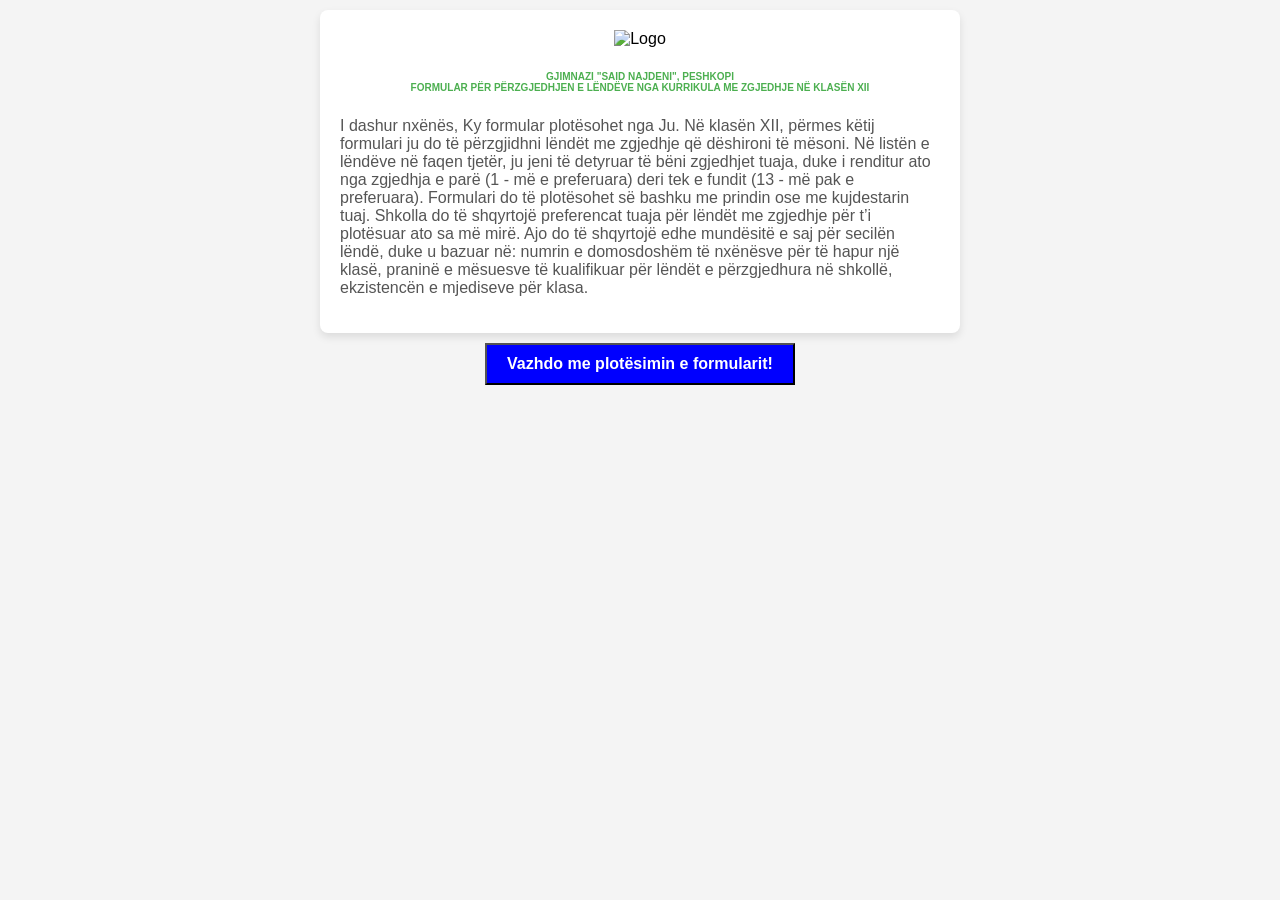
==== index.html @ a8155876 "Enhance index.html with Open Graph metadata Added Open Graph meta tags for better sharing." ====
<!DOCTYPE html>
<html lang="sq">
<head>
    <meta charset="UTF-8">
    <meta name="viewport" content="width=device-width, initial-scale=1.0">
	<meta property="og:title" content="Formulari për Kurrikulën me Zgjedhje" />
  
  <meta property="og:description" content="Plotëso këtë formular për lëndët me zgjedhje në klasën e 12-të." />
    
  <meta property="og:url" content="https://mendim-mera.github.io/Kurrikula-me-zgjedhje/" />
  
  <meta property="og:type" content="website" />

    <title>FORMULAR PËR LËNDËT ME ZGJEDHJE KLASA 12</title>
    <style>
        /* Stili për trupin e faqes */
        body {
            font-family: Arial, sans-serif;
            margin: 0;
            padding: 0;
            background-color: #f4f4f4;
            text-align: center;
        }

        /* Stili për përmbajtjen */
        .container {
            background-color: #fff;
            padding: 20px;
            border-radius: 8px;
            box-shadow: 0 4px 8px rgba(0, 0, 0, 0.1);
            max-width: 600px;
            margin: 10px auto;
        }

        /* Stili për titullin e mesazhit */
        h6 {
            color: #4CAF50;
        }

        /* Stili për përshkrimin */
        p {
            font-size: 16px;
            color: #555;
        }

        /* Për të siguruar që faqja është responsive */
        @media (max-width: 600px) {
            .container {
                padding: 15px;
            }

            h6 {
                font-size: 14px;
            }

            p {
                font-size: 14px;
		
            }
        }
.menu button {
      padding: 10px 20px;
      font-size: 16px;
      color: white;
      background-color:blue;
      margin: 0;
      cursor: pointer;
    }
  .logo {
            max-width: 150px;  /* Mund ta rregulloni për madhësinë që dëshironi */
         }
    </style>
</head>
<body>

    <div class="container">
	    <img src="logo.jpg" alt="Logo" class="logo">
        <h6 style="font-size:10px;">GJIMNAZI "SAID NAJDENI", PESHKOPI<br>FORMULAR PËR PËRZGJEDHJEN E LËNDËVE NGA KURRIKULA ME ZGJEDHJE NË KLASËN XII</h6>
        <p style="text-align: left;">I dashur nxënës,
Ky formular plotësohet nga Ju.
Në klasën XII, përmes këtij formulari ju do të përzgjidhni lëndët me zgjedhje që dëshironi të mësoni. Në listën e lëndëve në faqen tjetër,  ju jeni të detyruar të bëni zgjedhjet tuaja, duke i renditur ato nga zgjedhja e parë (1 - më e preferuara) deri tek e fundit (13 - më pak e preferuara). Formulari do të plotësohet së bashku me prindin ose me kujdestarin tuaj. 
 Shkolla do të shqyrtojë preferencat tuaja për lëndët me zgjedhje për t’i plotësuar ato sa më mirë. Ajo do të shqyrtojë edhe mundësitë e saj për secilën lëndë, duke u bazuar në: numrin e domosdoshëm të nxënësve për të hapur një klasë, praninë e mësuesve të kualifikuar për lëndët e përzgjedhura në shkollë, ekzistencën e mjediseve për klasa.</p>
    </div>
    <div class="menu">
    <button onclick="location.href='formulari(coda).html'"><b>Vazhdo me plotësimin e formularit!</b></button>
      </div>
</body>
</html>
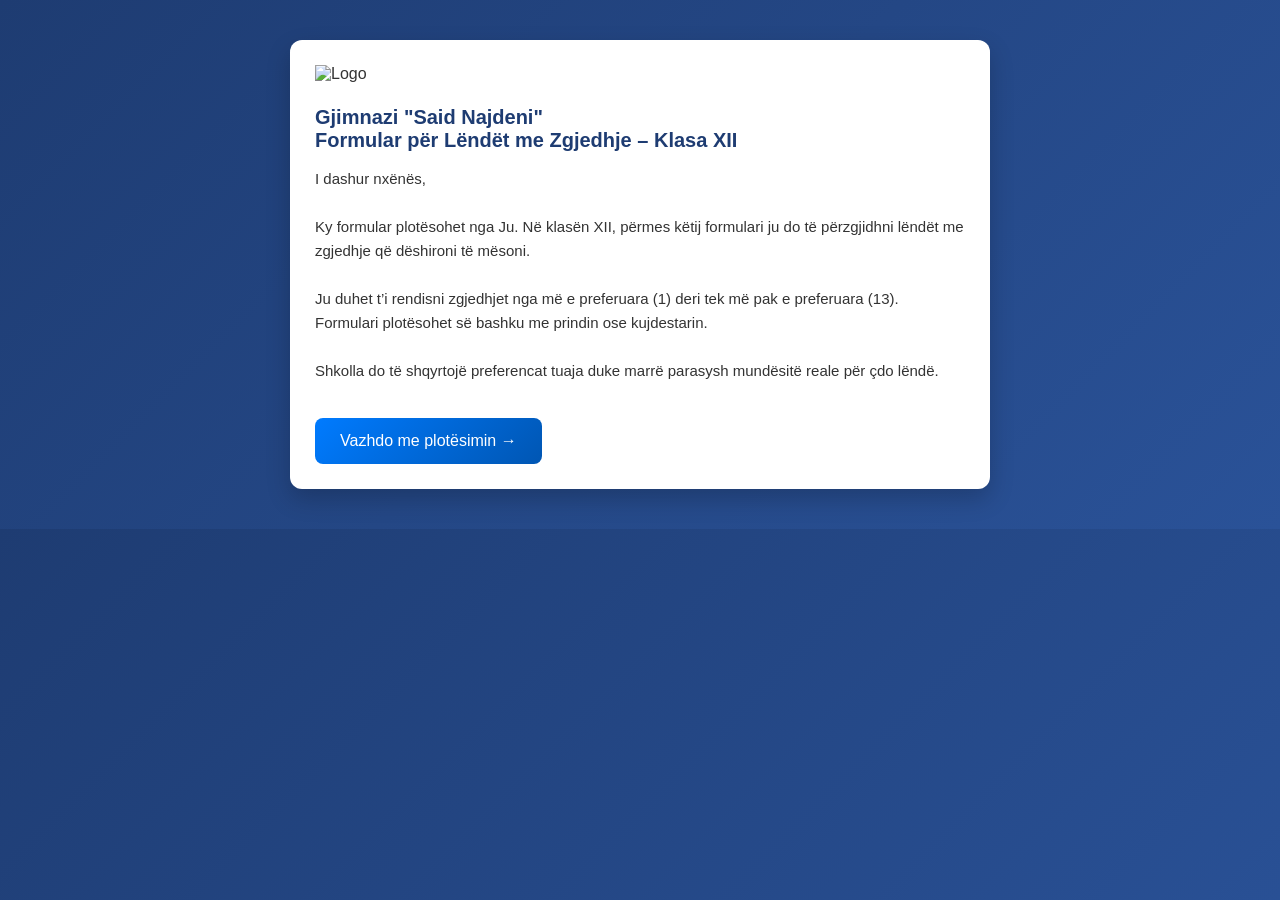
==== commit cb9fa3fa: "Refactor index.html with updated styles and content" ====
--- a/index.html
+++ b/index.html
@@ -3,86 +3,108 @@
 <head>
     <meta charset="UTF-8">
     <meta name="viewport" content="width=device-width, initial-scale=1.0">
-	<meta property="og:title" content="Formulari për Kurrikulën me Zgjedhje" />
-  
-  <meta property="og:description" content="Plotëso këtë formular për lëndët me zgjedhje në klasën e 12-të." />
-    
-  <meta property="og:url" content="https://mendim-mera.github.io/Kurrikula-me-zgjedhje/" />
-  
-  <meta property="og:type" content="website" />
 
-    <title>FORMULAR PËR LËNDËT ME ZGJEDHJE KLASA 12</title>
+    <!-- Open Graph -->
+    <meta property="og:title" content="Formular për Lëndët me Zgjedhje - Klasa 12" />
+    <meta property="og:description" content="Plotëso formularin për përzgjedhjen e lëndëve me zgjedhje në Gjimnazin 'Said Najdeni'." />
+    <meta property="og:image" content="https://mendim-mera.github.io/Kurrikula-me-zgjedhje/logo.jpg" />
+    <meta property="og:url" content="https://mendim-mera.github.io/Kurrikula-me-zgjedhje/" />
+    <meta property="og:type" content="website" />
+    <meta name="twitter:card" content="summary_large_image">
+
+    <title>Formular - Klasa 12</title>
+
     <style>
-        /* Stili për trupin e faqes */
         body {
+            margin: 0;
             font-family: Arial, sans-serif;
-            margin: 0;
-            padding: 0;
-            background-color: #f4f4f4;
-            text-align: center;
+            background: linear-gradient(135deg, #1e3c72, #2a5298);
+            color: #333;
         }
 
-        /* Stili për përmbajtjen */
         .container {
-            background-color: #fff;
-            padding: 20px;
-            border-radius: 8px;
-            box-shadow: 0 4px 8px rgba(0, 0, 0, 0.1);
-            max-width: 600px;
-            margin: 10px auto;
+            background: white;
+            max-width: 650px;
+            margin: 40px auto;
+            padding: 25px;
+            border-radius: 12px;
+            box-shadow: 0 10px 25px rgba(0,0,0,0.2);
+            animation: fadeIn 1s ease-in-out;
         }
 
-        /* Stili për titullin e mesazhit */
-        h6 {
-            color: #4CAF50;
+        .logo {
+            max-width: 120px;
+            margin-bottom: 10px;
         }
 
-        /* Stili për përshkrimin */
-        p {
-            font-size: 16px;
-            color: #555;
+        h1 {
+            font-size: 20px;
+            color: #1e3c72;
         }
 
-        /* Për të siguruar që faqja është responsive */
+        p {
+            text-align: left;
+            line-height: 1.6;
+            font-size: 15px;
+        }
+
+        .btn {
+            display: inline-block;
+            margin-top: 20px;
+            padding: 14px 25px;
+            font-size: 16px;
+            color: white;
+            background: linear-gradient(135deg, #007BFF, #0056b3);
+            border: none;
+            border-radius: 8px;
+            cursor: pointer;
+            transition: 0.3s;
+        }
+
+        .btn:hover {
+            transform: scale(1.05);
+            background: linear-gradient(135deg, #0056b3, #003f7f);
+        }
+
+        @keyframes fadeIn {
+            from { opacity: 0; transform: translateY(20px); }
+            to { opacity: 1; transform: translateY(0); }
+        }
+
         @media (max-width: 600px) {
             .container {
-                padding: 15px;
-            }
-
-            h6 {
-                font-size: 14px;
-            }
-
-            p {
-                font-size: 14px;
-		
+                margin: 15px;
+                padding: 20px;
             }
         }
-.menu button {
-      padding: 10px 20px;
-      font-size: 16px;
-      color: white;
-      background-color:blue;
-      margin: 0;
-      cursor: pointer;
-    }
-  .logo {
-            max-width: 150px;  /* Mund ta rregulloni për madhësinë që dëshironi */
-         }
     </style>
 </head>
+
 <body>
 
     <div class="container">
-	    <img src="logo.jpg" alt="Logo" class="logo">
-        <h6 style="font-size:10px;">GJIMNAZI "SAID NAJDENI", PESHKOPI<br>FORMULAR PËR PËRZGJEDHJEN E LËNDËVE NGA KURRIKULA ME ZGJEDHJE NË KLASËN XII</h6>
-        <p style="text-align: left;">I dashur nxënës,
-Ky formular plotësohet nga Ju.
-Në klasën XII, përmes këtij formulari ju do të përzgjidhni lëndët me zgjedhje që dëshironi të mësoni. Në listën e lëndëve në faqen tjetër,  ju jeni të detyruar të bëni zgjedhjet tuaja, duke i renditur ato nga zgjedhja e parë (1 - më e preferuara) deri tek e fundit (13 - më pak e preferuara). Formulari do të plotësohet së bashku me prindin ose me kujdestarin tuaj. 
- Shkolla do të shqyrtojë preferencat tuaja për lëndët me zgjedhje për t’i plotësuar ato sa më mirë. Ajo do të shqyrtojë edhe mundësitë e saj për secilën lëndë, duke u bazuar në: numrin e domosdoshëm të nxënësve për të hapur një klasë, praninë e mësuesve të kualifikuar për lëndët e përzgjedhura në shkollë, ekzistencën e mjediseve për klasa.</p>
+        <img src="logo.jpg" alt="Logo" class="logo">
+
+        <h1>
+            Gjimnazi "Said Najdeni"<br>
+            Formular për Lëndët me Zgjedhje – Klasa XII
+        </h1>
+
+        <p>
+            I dashur nxënës,<br><br>
+            Ky formular plotësohet nga Ju. Në klasën XII, përmes këtij formulari ju do të përzgjidhni
+            lëndët me zgjedhje që dëshironi të mësoni.<br><br>
+
+            Ju duhet t’i rendisni zgjedhjet nga më e preferuara (1) deri tek më pak e preferuara (13).
+            Formulari plotësohet së bashku me prindin ose kujdestarin.<br><br>
+
+            Shkolla do të shqyrtojë preferencat tuaja duke marrë parasysh mundësitë reale për çdo lëndë.
+        </p>
+
+        <button class="btn" onclick="location.href='formulari(coda).html'">
+            Vazhdo me plotësimin →
+        </button>
     </div>
-    <div class="menu">
-    <button onclick="location.href='formulari(coda).html'"><b>Vazhdo me plotësimin e formularit!</b></button>
-      </div>
+
 </body>
 </html>
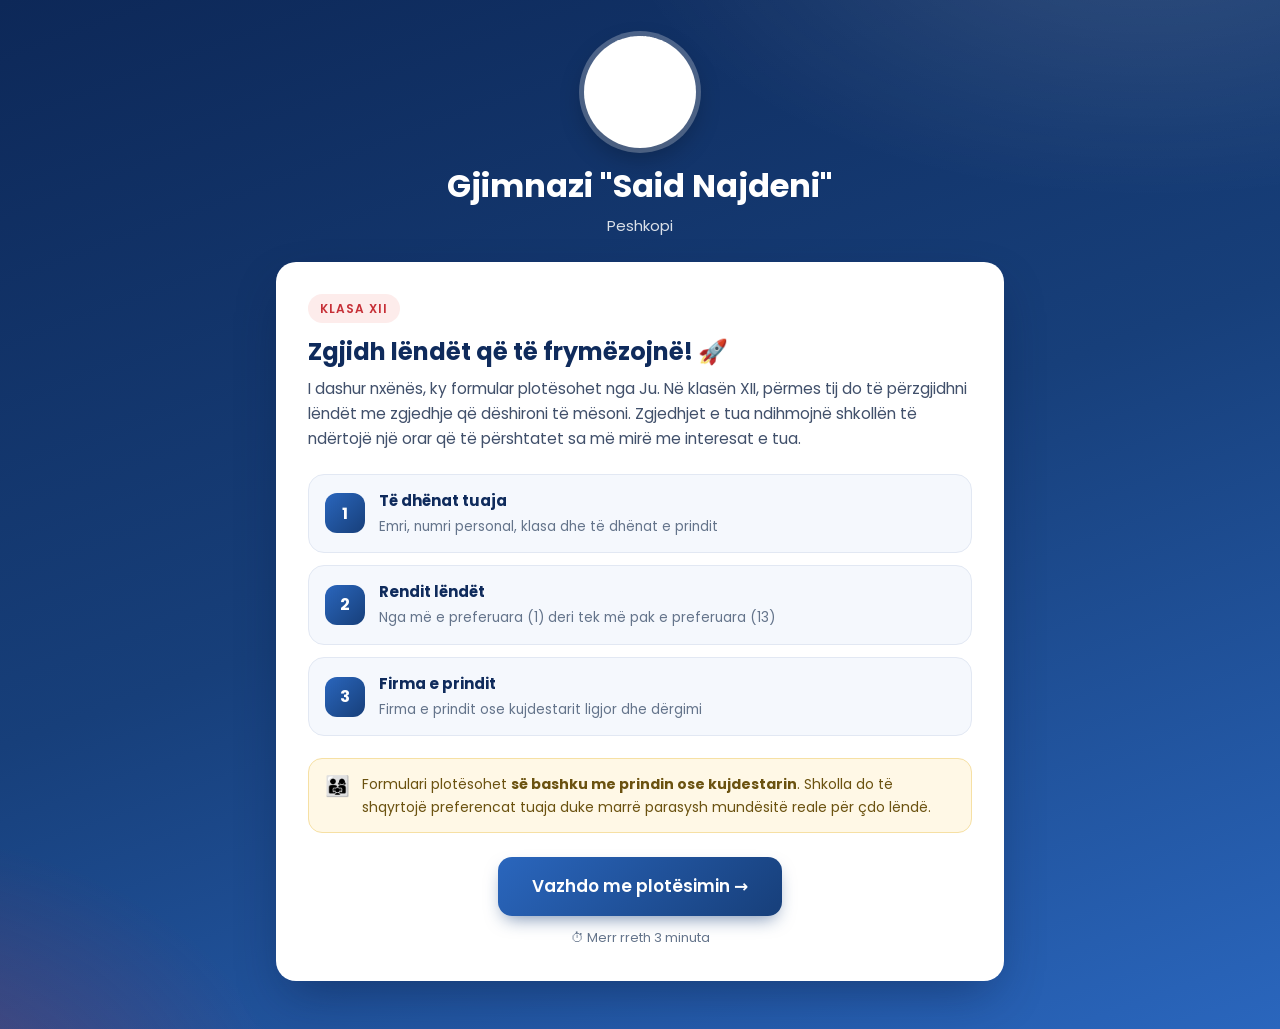
==== commit 28965f0a: "Add files via upload" ====
--- a/index.html
+++ b/index.html
@@ -1,110 +1,61 @@
-<!DOCTYPE html>
-<html lang="sq">
-<head>
-    <meta charset="UTF-8">
-    <meta name="viewport" content="width=device-width, initial-scale=1.0">
-
-    <!-- Open Graph -->
-    <meta property="og:title" content="Formular për Lëndët me Zgjedhje - Klasa 12" />
-    <meta property="og:description" content="Plotëso formularin për përzgjedhjen e lëndëve me zgjedhje në Gjimnazin 'Said Najdeni'." />
-    <meta property="og:image" content="https://mendim-mera.github.io/Kurrikula-me-zgjedhje/logo.jpg" />
-    <meta property="og:url" content="https://mendim-mera.github.io/Kurrikula-me-zgjedhje/" />
-    <meta property="og:type" content="website" />
-    <meta name="twitter:card" content="summary_large_image">
-
-    <title>Formular - Klasa 12</title>
-
-    <style>
-        body {
-            margin: 0;
-            font-family: Arial, sans-serif;
-            background: linear-gradient(135deg, #1e3c72, #2a5298);
-            color: #333;
-        }
-
-        .container {
-            background: white;
-            max-width: 650px;
-            margin: 40px auto;
-            padding: 25px;
-            border-radius: 12px;
-            box-shadow: 0 10px 25px rgba(0,0,0,0.2);
-            animation: fadeIn 1s ease-in-out;
-        }
-
-        .logo {
-            max-width: 120px;
-            margin-bottom: 10px;
-        }
-
-        h1 {
-            font-size: 20px;
-            color: #1e3c72;
-        }
-
-        p {
-            text-align: left;
-            line-height: 1.6;
-            font-size: 15px;
-        }
-
-        .btn {
-            display: inline-block;
-            margin-top: 20px;
-            padding: 14px 25px;
-            font-size: 16px;
-            color: white;
-            background: linear-gradient(135deg, #007BFF, #0056b3);
-            border: none;
-            border-radius: 8px;
-            cursor: pointer;
-            transition: 0.3s;
-        }
-
-        .btn:hover {
-            transform: scale(1.05);
-            background: linear-gradient(135deg, #0056b3, #003f7f);
-        }
-
-        @keyframes fadeIn {
-            from { opacity: 0; transform: translateY(20px); }
-            to { opacity: 1; transform: translateY(0); }
-        }
-
-        @media (max-width: 600px) {
-            .container {
-                margin: 15px;
-                padding: 20px;
-            }
-        }
-    </style>
-</head>
-
-<body>
-
-    <div class="container">
-        <img src="logo.jpg" alt="Logo" class="logo">
-
-        <h1>
-            Gjimnazi "Said Najdeni"<br>
-            Formular për Lëndët me Zgjedhje – Klasa XII
-        </h1>
-
-        <p>
-            I dashur nxënës,<br><br>
-            Ky formular plotësohet nga Ju. Në klasën XII, përmes këtij formulari ju do të përzgjidhni
-            lëndët me zgjedhje që dëshironi të mësoni.<br><br>
-
-            Ju duhet t’i rendisni zgjedhjet nga më e preferuara (1) deri tek më pak e preferuara (13).
-            Formulari plotësohet së bashku me prindin ose kujdestarin.<br><br>
-
-            Shkolla do të shqyrtojë preferencat tuaja duke marrë parasysh mundësitë reale për çdo lëndë.
-        </p>
-
-        <button class="btn" onclick="location.href='formulari(coda).html'">
-            Vazhdo me plotësimin →
-        </button>
-    </div>
-
-</body>
-</html>
+<!DOCTYPE html>
+<html lang="sq">
+<head>
+    <meta charset="UTF-8">
+    <meta name="viewport" content="width=device-width, initial-scale=1.0">
+    <meta name="theme-color" content="#173f7a">
+
+    <!-- Open Graph -->
+    <meta property="og:title" content="Formular për Lëndët me Zgjedhje - Klasa 12" />
+    <meta property="og:description" content="Plotëso formularin për përzgjedhjen e lëndëve me zgjedhje në Gjimnazin 'Said Najdeni'." />
+    <meta property="og:image" content="https://mendim-mera.github.io/Kurrikula-me-zgjedhje/logo.jpg" />
+    <meta property="og:url" content="https://mendim-mera.github.io/Kurrikula-me-zgjedhje/" />
+    <meta property="og:type" content="website" />
+    <meta name="twitter:card" content="summary_large_image">
+
+    <title>Formular - Klasa 12</title>
+    <link rel="preconnect" href="https://fonts.googleapis.com">
+    <link rel="preconnect" href="https://fonts.gstatic.com" crossorigin>
+    <link href="https://fonts.googleapis.com/css2?family=Poppins:wght@400;500;600;700&display=swap" rel="stylesheet">
+    <link rel="stylesheet" href="style.css">
+</head>
+
+<body>
+<div class="shell">
+
+    <header class="hero">
+        <div class="logo-wrap"><img src="logo.jpg" alt="Logoja e Gjimnazit Said Najdeni"></div>
+        <h1>Gjimnazi "Said Najdeni"</h1>
+        <p>Peshkopi</p>
+    </header>
+
+    <main class="card intro">
+        <span class="eyebrow">Klasa XII</span>
+        <h2>Zgjidh lëndët që të frymëzojnë! 🚀</h2>
+
+        <p>
+            I dashur nxënës, ky formular plotësohet nga Ju. Në klasën XII, përmes tij do të përzgjidhni
+            lëndët me zgjedhje që dëshironi të mësoni. Zgjedhjet e tua ndihmojnë shkollën të ndërtojë një orar
+            që të përshtatet sa më mirë me interesat e tua.
+        </p>
+
+        <ol class="steps">
+            <li><div class="n">1</div><div><b>Të dhënat tuaja</b><span>Emri, numri personal, klasa dhe të dhënat e prindit</span></div></li>
+            <li><div class="n">2</div><div><b>Rendit lëndët</b><span>Nga më e preferuara (1) deri tek më pak e preferuara (13)</span></div></li>
+            <li><div class="n">3</div><div><b>Firma e prindit</b><span>Firma e prindit ose kujdestarit ligjor dhe dërgimi</span></div></li>
+        </ol>
+
+        <div class="note">
+            <div class="ic">👨‍👩‍👧</div>
+            <div>Formulari plotësohet <b>së bashku me prindin ose kujdestarin</b>. Shkolla do të shqyrtojë preferencat tuaja duke marrë parasysh mundësitë reale për çdo lëndë.</div>
+        </div>
+
+        <div class="cta">
+            <button class="btn big" onclick="location.href='formulari(coda).html'">Vazhdo me plotësimin →</button>
+            <small>⏱ Merr rreth 3 minuta</small>
+        </div>
+    </main>
+
+</div>
+</body>
+</html>
--- a/style.css
+++ b/style.css
@@ -0,0 +1,218 @@
+/* ===== Gjimnazi "Said Najdeni" – stili i përbashkët ===== */
+:root{
+  --blue-900:#0f2b5c; --blue-700:#173f7a; --blue-500:#2a66bd; --blue-100:#e8f0fc;
+  --red:#c62f36; --red-dark:#a2232a;
+  --green:#16a34a; --green-dark:#12853d;
+  --ink:#18253f; --muted:#64748b; --line:#e2e8f3; --soft:#f5f8fd; --card:#fff;
+  --radius:20px;
+  --shadow:0 20px 50px -12px rgba(8,25,60,.45);
+}
+*{box-sizing:border-box}
+html{-webkit-text-size-adjust:100%; background:#173f7a}
+body{
+  margin:0; min-height:100vh; color:var(--ink);
+  font-family:'Poppins',system-ui,-apple-system,'Segoe UI',Roboto,Arial,sans-serif;
+  background:
+    radial-gradient(900px 500px at 90% -10%, rgba(255,255,255,.14), transparent 60%),
+    radial-gradient(700px 500px at -10% 110%, rgba(198,47,54,.35), transparent 60%),
+    linear-gradient(160deg,#0d2858 0%,#173f7a 50%,#2a66bd 100%);
+  line-height:1.6;
+}
+.shell{max-width:760px; margin:0 auto; padding:28px 16px 48px}
+
+/* Logo */
+.logo-wrap{
+  width:112px; height:112px; border-radius:50%; background:#fff; position:relative; overflow:hidden;
+  box-shadow:0 0 0 5px rgba(255,255,255,.25), 0 10px 25px rgba(0,0,0,.25); flex:none;
+}
+.logo-wrap img{position:absolute; width:230px; max-width:none; left:-59px; top:-9px}
+.logo-wrap.sm{width:60px; height:60px}
+.logo-wrap.sm img{width:123px; left:-31px; top:-5px}
+
+/* Kartë */
+.card{
+  background:var(--card); border-radius:var(--radius); box-shadow:var(--shadow);
+  padding:32px; animation:rise .6s cubic-bezier(.2,.8,.2,1) both;
+}
+@keyframes rise{from{opacity:0; transform:translateY(22px)}to{opacity:1; transform:none}}
+
+h1,h2,h3{margin:0; line-height:1.25; color:var(--blue-900)}
+.eyebrow{
+  display:inline-block; font-size:12px; font-weight:600; letter-spacing:.08em; text-transform:uppercase;
+  color:var(--red); background:#fdeceb; padding:5px 12px; border-radius:999px;
+}
+
+/* Butona */
+.btn{
+  font:inherit; font-weight:600; font-size:15px; border:0; cursor:pointer; text-decoration:none;
+  display:inline-flex; align-items:center; justify-content:center; gap:8px;
+  padding:13px 26px; border-radius:14px; color:#fff;
+  background:linear-gradient(135deg,var(--blue-500),var(--blue-700));
+  box-shadow:0 8px 18px -6px rgba(23,63,122,.6);
+  transition:transform .15s ease, box-shadow .15s ease, filter .15s ease;
+}
+.btn:hover{transform:translateY(-2px); filter:brightness(1.07)}
+.btn:active{transform:translateY(0)}
+.btn:focus-visible{outline:3px solid #ffbf47; outline-offset:2px}
+.btn.ghost{background:var(--soft); color:var(--blue-700); box-shadow:inset 0 0 0 1.5px var(--line)}
+.btn.ghost:hover{background:var(--blue-100)}
+.btn.send{background:linear-gradient(135deg,#22b45a,var(--green-dark)); box-shadow:0 8px 18px -6px rgba(22,163,74,.6)}
+.btn.red{background:linear-gradient(135deg,#e04148,var(--red-dark)); box-shadow:0 8px 18px -6px rgba(198,47,54,.6)}
+.btn.big{padding:16px 34px; font-size:17px}
+.btn:disabled{opacity:.65; cursor:wait; transform:none}
+
+/* ===== Faqja kryesore ===== */
+.hero{text-align:center; color:#fff; padding:8px 0 24px; animation:rise .6s both}
+.hero .logo-wrap{margin:0 auto 18px}
+.hero h1{color:#fff; font-size:clamp(22px,5vw,32px); font-weight:700}
+.hero p{margin:8px 0 0; opacity:.85; font-size:15px}
+
+.intro h2{font-size:clamp(20px,4vw,24px); margin:14px 0 10px}
+.intro p{margin:0 0 12px; color:#41506b; font-size:15.5px}
+.steps{list-style:none; padding:0; margin:22px 0; display:grid; gap:12px}
+.steps li{
+  display:flex; gap:14px; align-items:center; padding:14px 16px; border-radius:16px;
+  background:var(--soft); border:1px solid var(--line);
+}
+.steps .n{
+  width:40px; height:40px; border-radius:12px; flex:none; display:grid; place-items:center;
+  font-weight:700; color:#fff; background:linear-gradient(135deg,var(--blue-500),var(--blue-700));
+}
+.steps b{display:block; font-size:15px; color:var(--blue-900)}
+.steps span{font-size:13.5px; color:var(--muted)}
+.note{
+  display:flex; gap:12px; padding:14px 16px; border-radius:14px; font-size:14px;
+  background:#fff8e6; border:1px solid #f6e0a4; color:#6b5210; margin-bottom:24px;
+}
+.note .ic{font-size:20px; line-height:1.3}
+.cta{text-align:center}
+.cta small{display:block; margin-top:12px; color:var(--muted); font-size:13px}
+
+/* ===== Formulari ===== */
+.topbar{display:flex; align-items:center; gap:14px; color:#fff; margin-bottom:18px; animation:rise .5s both}
+.topbar b{display:block; font-size:16px}
+.topbar span{font-size:13px; opacity:.8}
+
+.stepper{display:flex; align-items:center; margin:0 0 28px; padding:0}
+.stepper .st{display:flex; flex-direction:column; align-items:center; gap:6px; flex:none; width:64px; text-align:center}
+.stepper .dot{
+  width:36px; height:36px; border-radius:50%; display:grid; place-items:center; font-weight:700; font-size:14px;
+  background:var(--soft); color:var(--muted); border:2px solid var(--line); transition:.3s;
+}
+.stepper .lbl{white-space:nowrap; font-size:11.5px; font-weight:500; color:var(--muted)}
+.stepper .bar{flex:1; height:3px; background:var(--line); border-radius:3px; margin:0 -4px 20px; position:relative; overflow:hidden}
+.stepper .bar::after{content:""; position:absolute; inset:0; background:var(--blue-500); transform:scaleX(0); transform-origin:left; transition:transform .4s}
+.stepper .bar.done::after{transform:scaleX(1)}
+.stepper .st.active .dot{background:linear-gradient(135deg,var(--blue-500),var(--blue-700)); color:#fff; border-color:transparent; box-shadow:0 6px 14px -4px rgba(23,63,122,.6)}
+.stepper .st.active .lbl{color:var(--blue-700); font-weight:600}
+.stepper .st.done .dot{background:var(--green); color:#fff; border-color:transparent}
+
+.page{display:none}
+.page.active{display:block; animation:rise .4s both}
+.page h2{font-size:22px; text-align:left}
+.page .lead{margin:6px 0 22px; color:var(--muted); font-size:14.5px}
+
+.form-group{margin-bottom:18px}
+.form-group label, .fl{display:block; font-size:13.5px; font-weight:600; color:#34435f; margin-bottom:6px}
+.input-wrapper{display:grid; grid-template-columns:1fr 1fr; gap:12px; margin-bottom:18px}
+.field, .form-group input, .form-group select, .input-box{
+  width:100%; font:inherit; font-size:15px; color:var(--ink); padding:12px 14px;
+  background:var(--soft); border:1.5px solid var(--line); border-radius:12px; transition:.2s;
+}
+.form-group select{appearance:none; cursor:pointer;
+  background-image:url("data:image/svg+xml,%3Csvg xmlns='http://www.w3.org/2000/svg' width='14' height='9' fill='none' stroke='%23173f7a' stroke-width='2.2' stroke-linecap='round' stroke-linejoin='round'%3E%3Cpath d='M1 1.5l6 6 6-6'/%3E%3C/svg%3E");
+  background-repeat:no-repeat; background-position:right 16px center; padding-right:42px}
+.form-group input:focus, .form-group select:focus, .input-box:focus{
+  outline:none; background:#fff; border-color:var(--blue-500); box-shadow:0 0 0 4px rgba(42,102,189,.16);
+}
+.section-title{font-size:13.5px; font-weight:600; color:#34435f; margin:4px 0 8px}
+.hint{font-size:12.5px; color:var(--muted); margin-top:5px}
+#NrPersonalNxenesi{letter-spacing:.1em; font-weight:600; text-transform:uppercase}
+
+.error-message{
+  display:none; margin:14px 0 0; padding:11px 14px; border-radius:12px; font-size:13.5px; font-weight:500;
+  color:#9b1c1c; background:#fdeceb; border:1px solid #f6c4c2; animation:shake .35s;
+}
+@keyframes shake{25%{transform:translateX(-5px)}75%{transform:translateX(5px)}}
+.button-container{display:flex; justify-content:flex-end; gap:12px; margin-top:26px}
+
+/* Tabela e renditjes */
+.tracker{
+  position:sticky; top:0; z-index:5; margin:0 -12px 8px; padding:12px 12px 10px;
+  background:rgba(255,255,255,.95); backdrop-filter:blur(8px); border-bottom:1px solid var(--line);
+}
+.tracker-top{display:flex; justify-content:space-between; font-size:13px; font-weight:600; color:var(--blue-700); margin-bottom:8px}
+.progress{height:8px; background:var(--blue-100); border-radius:8px; overflow:hidden}
+.progress i{display:block; height:100%; width:0; background:linear-gradient(90deg,var(--blue-500),var(--green)); border-radius:8px; transition:width .3s}
+.chips{display:flex; flex-wrap:wrap; gap:5px; margin-top:10px}
+.chips b{
+  width:26px; height:26px; border-radius:8px; display:grid; place-items:center; font-size:12px; font-weight:600;
+  background:var(--blue-100); color:var(--blue-700); transition:.2s;
+}
+.chips b.used{background:var(--line); color:#a3aec2; text-decoration:line-through; transform:scale(.9)}
+.chips-cap{font-size:11.5px; color:var(--muted); margin-top:6px}
+
+.table-container{margin-top:6px}
+table{width:100%; border-collapse:separate; border-spacing:0 8px}
+thead{display:none}
+td{background:var(--soft); padding:10px 14px; vertical-align:middle; border-top:1.5px solid var(--line); border-bottom:1.5px solid var(--line); transition:.2s}
+td:first-child{border-left:1.5px solid var(--line); border-radius:14px 0 0 14px; font-weight:600; font-size:14px; color:#2a3957}
+td:last-child{border-right:1.5px solid var(--line); border-radius:0 14px 14px 0; width:120px; text-align:right}
+tr:focus-within td, tr.filled td{background:#fff}
+tr.filled td{border-color:#bcd0ee}
+tr:focus-within td{border-color:var(--blue-500)}
+td .ico{display:inline-grid; place-items:center; width:36px; height:36px; margin-right:10px; border-radius:10px; background:#fff; font-size:19px; box-shadow:inset 0 0 0 1px var(--line); vertical-align:middle}
+td input[type=number]{
+  width:76px; text-align:center; font:inherit; font-weight:700; font-size:18px; color:var(--blue-700);
+  padding:8px 6px; border:1.5px solid var(--line); border-radius:10px; background:#fff; -moz-appearance:textfield;
+}
+td input[type=number]::-webkit-outer-spin-button, td input[type=number]::-webkit-inner-spin-button{-webkit-appearance:none; margin:0}
+td input[type=number]:focus{outline:none; border-color:var(--blue-500); box-shadow:0 0 0 4px rgba(42,102,189,.16)}
+.error{display:none; color:#c0262d; font-size:11.5px; font-weight:500; margin-top:4px; text-align:right; line-height:1.3}
+
+/* Firma */
+.sig-box{position:relative; border-radius:16px; background:#fff; border:2px dashed #b4c5e2; overflow:hidden; touch-action:none}
+.sig-box canvas{display:block; width:100%; height:auto; cursor:crosshair; touch-action:none; background:transparent!important; border:0!important}
+.sig-box .ph{position:absolute; inset:0; display:grid; place-items:center; pointer-events:none; color:#b4c5e2; font-weight:600; font-size:18px; transition:opacity .2s}
+.sig-box.signed .ph{opacity:0}
+.sig-box::after{content:""; position:absolute; left:8%; right:8%; bottom:28px; border-bottom:1.5px solid #dbe4f3; pointer-events:none}
+.sig-tools{display:flex; justify-content:flex-end; margin-top:10px}
+.btn.mini{padding:8px 16px; font-size:13px; border-radius:10px}
+
+.recap{margin:0 0 22px; padding:16px 18px; border-radius:16px; background:var(--soft); border:1px solid var(--line)}
+.recap h3{font-size:14px; margin-bottom:10px}
+.recap ol{margin:0; padding:0; list-style:none; display:grid; grid-template-columns:1fr 1fr; gap:6px 18px; counter-reset:r}
+.recap li{display:flex; align-items:center; gap:8px; font-size:13px; color:#34435f}
+.recap li::before{counter-increment:r; content:counter(r); flex:none; width:22px; height:22px; border-radius:7px; display:grid; place-items:center; font-size:11.5px; font-weight:700; background:var(--blue-100); color:var(--blue-700)}
+.recap li:nth-child(-n+3)::before{background:var(--blue-500); color:#fff}
+
+.foot{text-align:center; color:rgba(255,255,255,.7); font-size:12.5px; margin-top:22px}
+
+/* ===== Faqja e mirënjohjes ===== */
+.thanks{text-align:center}
+.check{
+  width:96px; height:96px; margin:0 auto 22px; border-radius:50%; display:grid; place-items:center;
+  background:linear-gradient(135deg,#2fc46a,var(--green-dark)); box-shadow:0 14px 30px -8px rgba(22,163,74,.6);
+  animation:pop .6s cubic-bezier(.2,1.4,.4,1) both;
+}
+.check svg{width:48px; height:48px; stroke:#fff; stroke-width:4.5; fill:none; stroke-linecap:round; stroke-linejoin:round;
+  stroke-dasharray:60; stroke-dashoffset:60; animation:draw .5s .45s forwards}
+@keyframes pop{from{transform:scale(0)}to{transform:scale(1)}}
+@keyframes draw{to{stroke-dashoffset:0}}
+.thanks h1{font-size:clamp(24px,6vw,32px)}
+.thanks p{color:#41506b; font-size:16px; margin:12px auto 26px; max-width:460px}
+.confetti{position:fixed; inset:0; pointer-events:none; overflow:hidden}
+.confetti i{position:absolute; top:-20px; width:9px; height:14px; border-radius:2px; opacity:.9; animation:fall linear forwards}
+@keyframes fall{to{transform:translateY(110vh) rotate(720deg)}}
+
+@media (max-width:600px){
+  .shell{padding:18px 12px 36px}
+  .card{padding:22px 18px; border-radius:18px}
+  .input-wrapper{grid-template-columns:1fr}
+  .stepper .st{width:60px} .stepper .lbl{font-size:10.5px}
+  td{padding:8px 10px} td:first-child{font-size:13px} td .ico{width:32px; height:32px; margin-right:8px; font-size:17px}
+  td:last-child{width:92px} td input[type=number]{width:64px}
+  .recap ol{grid-template-columns:1fr}
+  .button-container .btn{flex:1}
+}
+@media (prefers-reduced-motion:reduce){*{animation:none!important; transition:none!important}}
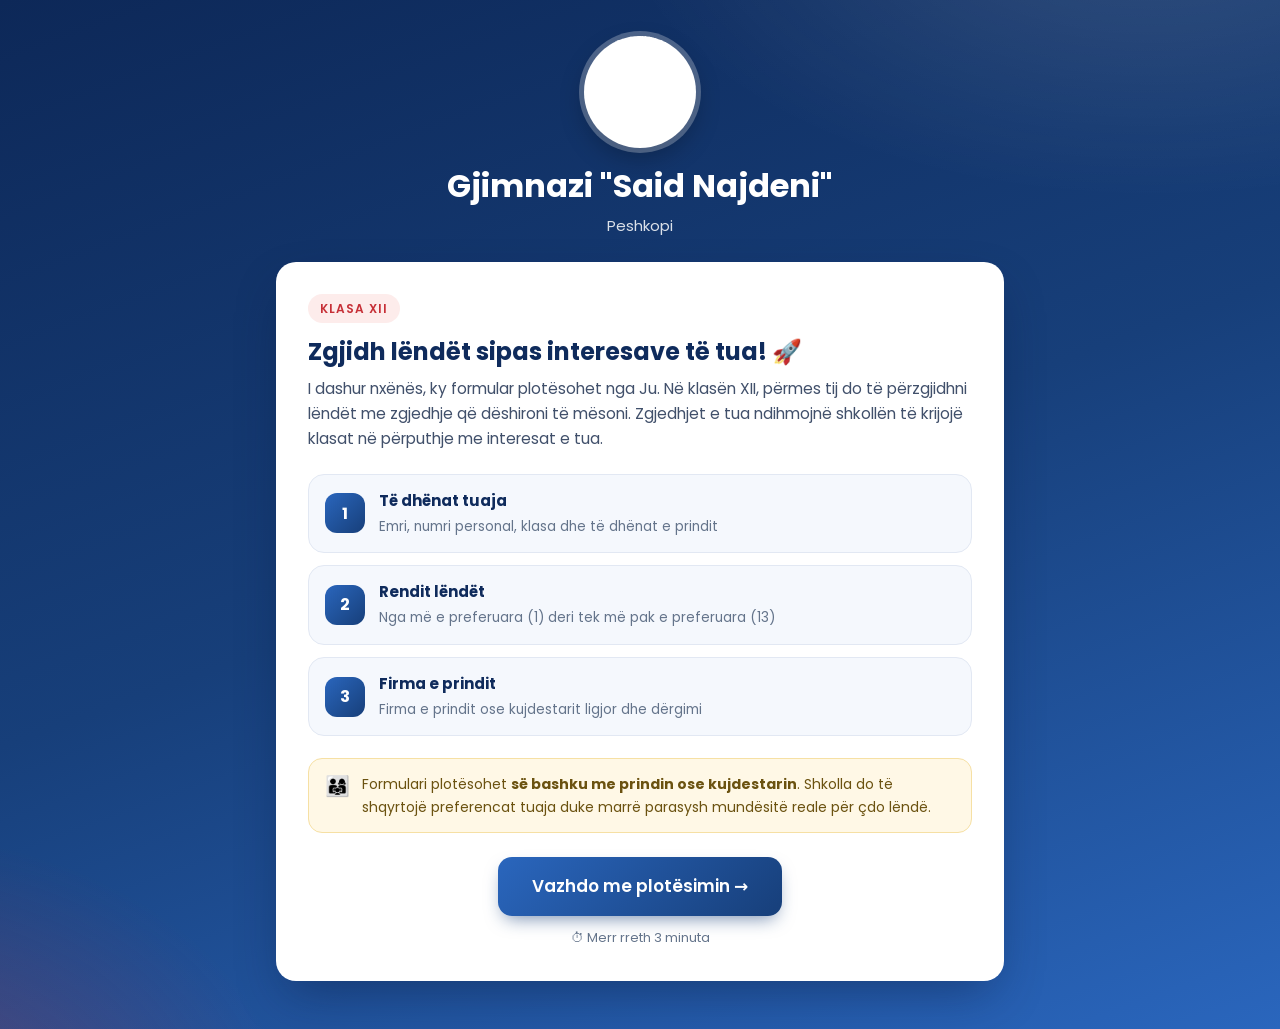
==== commit 58019866: "Update header and paragraph text in index.html" ====
--- a/index.html
+++ b/index.html
@@ -31,12 +31,11 @@
 
     <main class="card intro">
         <span class="eyebrow">Klasa XII</span>
-        <h2>Zgjidh lëndët që të frymëzojnë! 🚀</h2>
+        <h2>Zgjidh lëndët sipas interesave të tua! 🚀</h2>
 
         <p>
             I dashur nxënës, ky formular plotësohet nga Ju. Në klasën XII, përmes tij do të përzgjidhni
-            lëndët me zgjedhje që dëshironi të mësoni. Zgjedhjet e tua ndihmojnë shkollën të ndërtojë një orar
-            që të përshtatet sa më mirë me interesat e tua.
+            lëndët me zgjedhje që dëshironi të mësoni. Zgjedhjet e tua ndihmojnë shkollën të krijojë klasat në përputhje me interesat e tua.
         </p>
 
         <ol class="steps">
--- a/style.css
+++ b/style.css
@@ -206,13 +206,35 @@
 @keyframes fall{to{transform:translateY(110vh) rotate(720deg)}}
 
 @media (max-width:600px){
-  .shell{padding:18px 12px 36px}
-  .card{padding:22px 18px; border-radius:18px}
-  .input-wrapper{grid-template-columns:1fr}
+  .shell{padding:14px 10px 30px}
+  .card{padding:18px 14px; border-radius:18px}
+  .topbar{margin-bottom:12px}
+  .input-wrapper{grid-template-columns:1fr; gap:8px}
+  .stepper{margin-bottom:18px}
   .stepper .st{width:60px} .stepper .lbl{font-size:10.5px}
-  td{padding:8px 10px} td:first-child{font-size:13px} td .ico{width:32px; height:32px; margin-right:8px; font-size:17px}
-  td:last-child{width:92px} td input[type=number]{width:64px}
+  .page h2{font-size:20px} .page .lead{font-size:13px; margin:4px 0 12px; line-height:1.45}
+  /* Tracker kompakt */
+  .tracker{margin:0 -8px 4px; padding:8px 8px 7px}
+  .tracker-top{font-size:12px; margin-bottom:5px}
+  .tracker-top span:last-child{display:none}
+  .progress{height:5px}
+  .chips{flex-wrap:nowrap; gap:3px; margin-top:7px}
+  .chips b{flex:1; min-width:0; height:24px; border-radius:6px; font-size:11px}
+  /* Rreshta kompakte */
+  table{border-spacing:0 5px}
+  td{padding:5px 8px}
+  td:first-child{font-size:12.5px; border-radius:11px 0 0 11px; line-height:1.25}
+  td:last-child{width:64px; border-radius:0 11px 11px 0}
+  td .ico{width:26px; height:26px; margin-right:7px; font-size:15px; border-radius:8px}
+  td input[type=number]{width:52px; padding:5px 2px; font-size:16px; border-radius:8px}
+  .error{font-size:10.5px; text-align:right; position:absolute; right:8px; margin-top:2px}
   .recap ol{grid-template-columns:1fr}
+  .button-container{margin-top:18px}
   .button-container .btn{flex:1}
 }
 @media (prefers-reduced-motion:reduce){*{animation:none!important; transition:none!important}}
+
+td input[type=number]{scroll-margin-top:90px}
+
+/* Fushat e plotësuara automatikisht nga numri personal */
+.autofilled{background:#eef6ff !important; color:#173f7a; cursor:not-allowed; opacity:1; -webkit-text-fill-color:#173f7a}
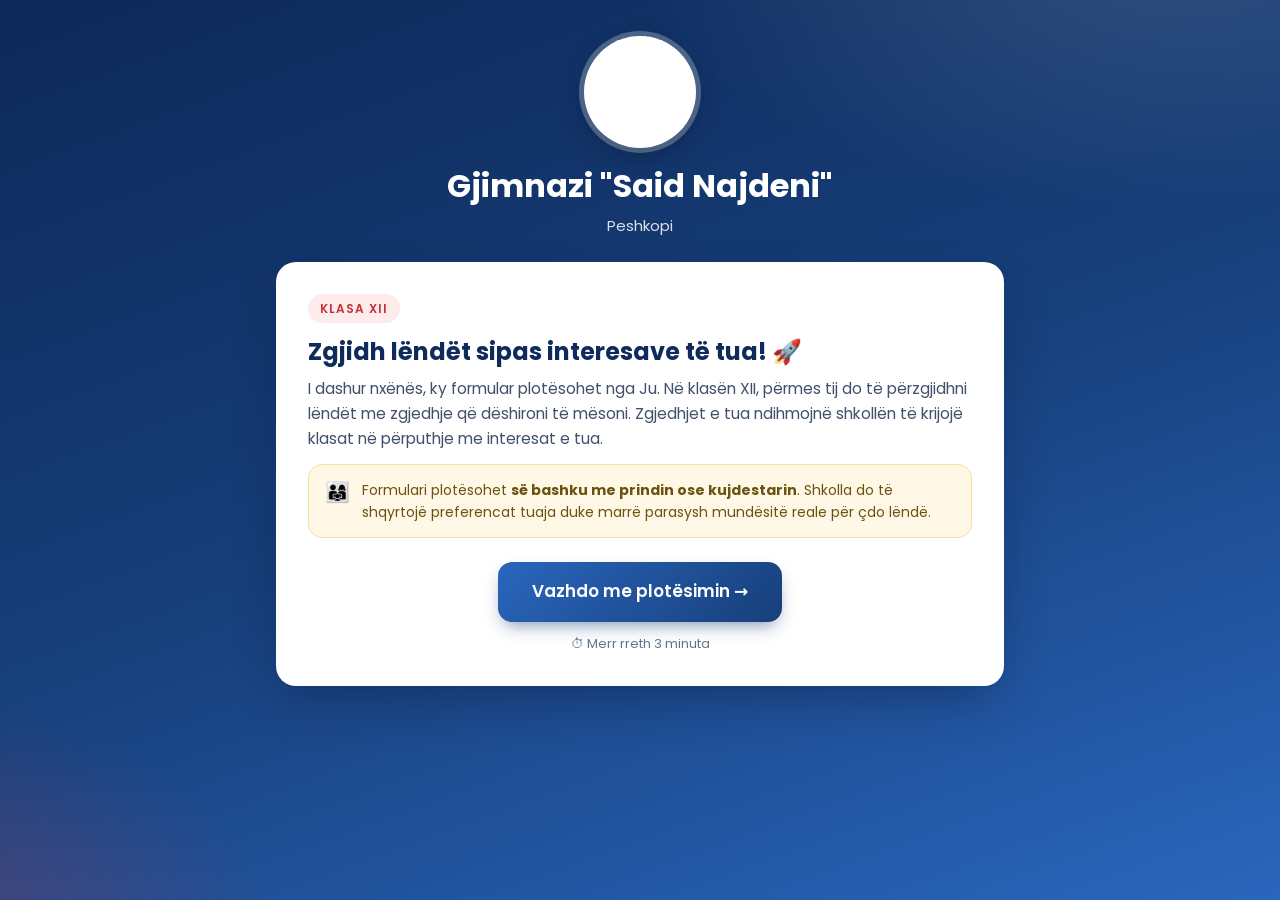
==== commit 7fa5d813: "Remove steps list from index.html Removed the ordered list of steps for filling out the form." ====
--- a/index.html
+++ b/index.html
@@ -38,12 +38,6 @@
             lëndët me zgjedhje që dëshironi të mësoni. Zgjedhjet e tua ndihmojnë shkollën të krijojë klasat në përputhje me interesat e tua.
         </p>
 
-        <ol class="steps">
-            <li><div class="n">1</div><div><b>Të dhënat tuaja</b><span>Emri, numri personal, klasa dhe të dhënat e prindit</span></div></li>
-            <li><div class="n">2</div><div><b>Rendit lëndët</b><span>Nga më e preferuara (1) deri tek më pak e preferuara (13)</span></div></li>
-            <li><div class="n">3</div><div><b>Firma e prindit</b><span>Firma e prindit ose kujdestarit ligjor dhe dërgimi</span></div></li>
-        </ol>
-
         <div class="note">
             <div class="ic">👨‍👩‍👧</div>
             <div>Formulari plotësohet <b>së bashku me prindin ose kujdestarin</b>. Shkolla do të shqyrtojë preferencat tuaja duke marrë parasysh mundësitë reale për çdo lëndë.</div>
